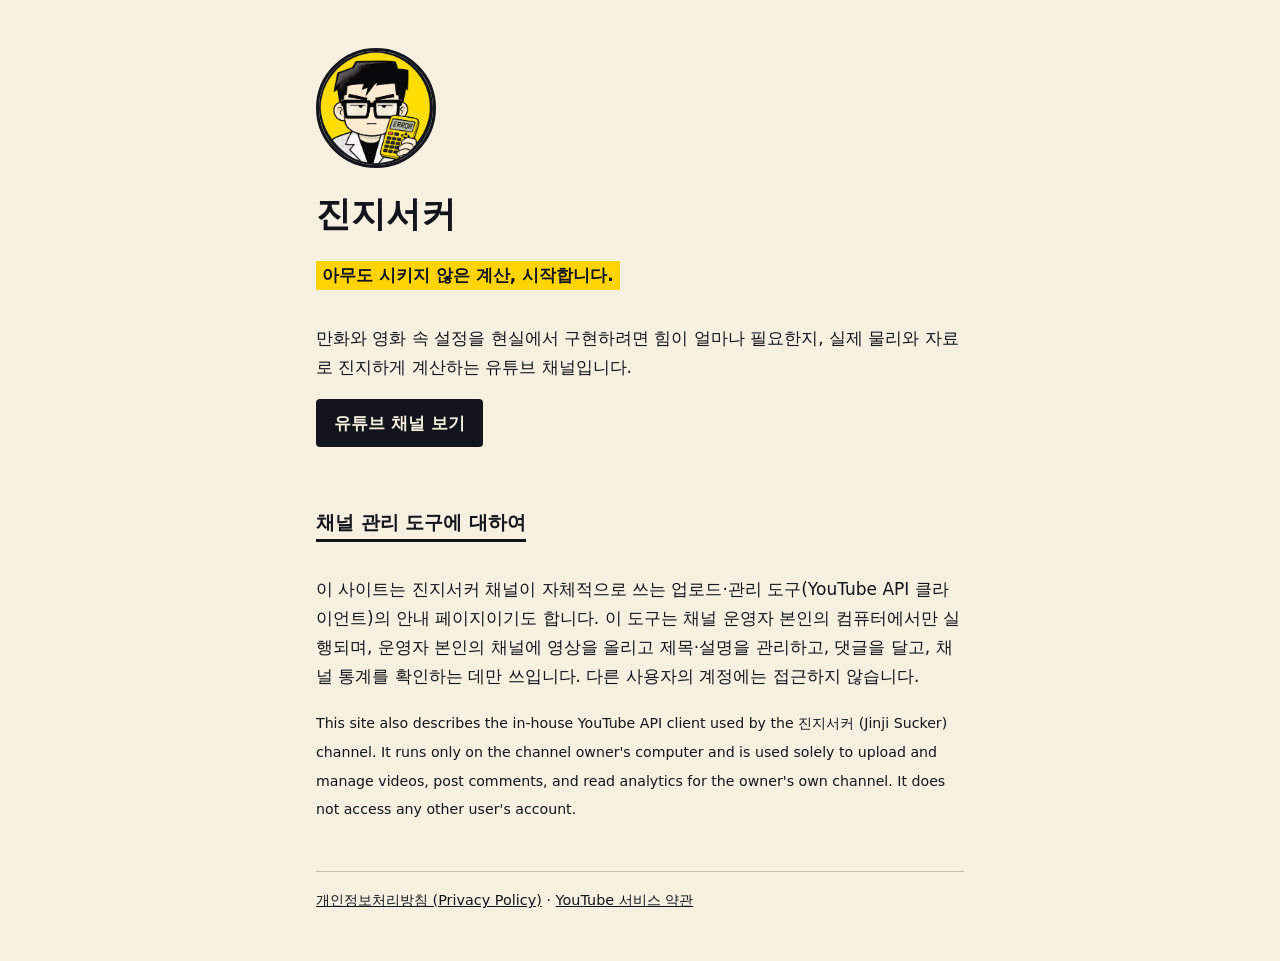
==== index.html @ 1e09c2cd "진지서커 홈페이지·개인정보처리방침 Co-Authored-By: Claude Opus 5.5 <noreply@anthropic.com>" ====
<!doctype html>
<html lang="ko">
<head>
<meta charset="utf-8">
<meta name="viewport" content="width=device-width, initial-scale=1">
<title>진지서커</title>
<meta name="description" content="만화·영화 속 설정을 현실 물리로 진지하게 계산하는 유튜브 채널">
<link rel="icon" href="icon.webp">
<link rel="stylesheet" href="style.css">
</head>
<body>
<main>
  <img class="logo" src="icon.webp" alt="진지서커 채널 아이콘" width="120" height="120">
  <h1>진지서커</h1>
  <p class="tag">아무도 시키지 않은 계산, 시작합니다.</p>
  <p>만화와 영화 속 설정을 현실에서 구현하려면 힘이 얼마나 필요한지, 실제 물리와 자료로 진지하게 계산하는 유튜브 채널입니다.</p>
  <p><a class="btn" href="https://www.youtube.com/channel/UCwEcnt9s4he1WT6Z5F1xILg">유튜브 채널 보기</a></p>

  <h2>채널 관리 도구에 대하여</h2>
  <p>이 사이트는 진지서커 채널이 자체적으로 쓰는 업로드·관리 도구(YouTube API 클라이언트)의 안내 페이지이기도 합니다.
  이 도구는 채널 운영자 본인의 컴퓨터에서만 실행되며, 운영자 본인의 채널에 영상을 올리고 제목·설명을 관리하고, 댓글을 달고, 채널 통계를 확인하는 데만 쓰입니다.
  다른 사용자의 계정에는 접근하지 않습니다.</p>
  <p lang="en"><small>This site also describes the in-house YouTube API client used by the 진지서커 (Jinji Sucker) channel. It runs only on the channel owner's computer and is used solely to upload and manage videos, post comments, and read analytics for the owner's own channel. It does not access any other user's account.</small></p>

  <footer>
    <a href="privacy.html">개인정보처리방침 (Privacy Policy)</a> ·
    <a href="https://www.youtube.com/t/terms">YouTube 서비스 약관</a>
  </footer>
</main>
</body>
</html>
---- style.css ----
:root { --ink: #12151C; --cream: #F6F0E1; --yellow: #FFD400; }
* { box-sizing: border-box; }
body { margin: 0; background: var(--cream); color: var(--ink);
  font: 17px/1.7 "Apple SD Gothic Neo", "Noto Sans KR", system-ui, sans-serif; }
main { max-width: 680px; margin: 0 auto; padding: 48px 16px; }
.logo { display: block; border-radius: 50%; border: 3px solid var(--ink); }
h1 { font-size: 2.2rem; margin: 16px 0 0; }
h2 { margin-top: 2.2em; font-size: 1.2rem; border-bottom: 3px solid var(--ink); display: inline-block; }
.tag { font-weight: 700; background: var(--yellow); display: inline-block; padding: 0 6px; }
.meta { color: #555; }
a { color: var(--ink); }
.btn { display: inline-block; background: var(--ink); color: var(--cream); padding: 10px 18px;
  text-decoration: none; font-weight: 700; border-radius: 4px; }
footer { margin-top: 48px; padding-top: 16px; border-top: 1px solid #0003; font-size: .9rem; }
hr { margin: 40px 0; border: 0; border-top: 1px solid #0003; }
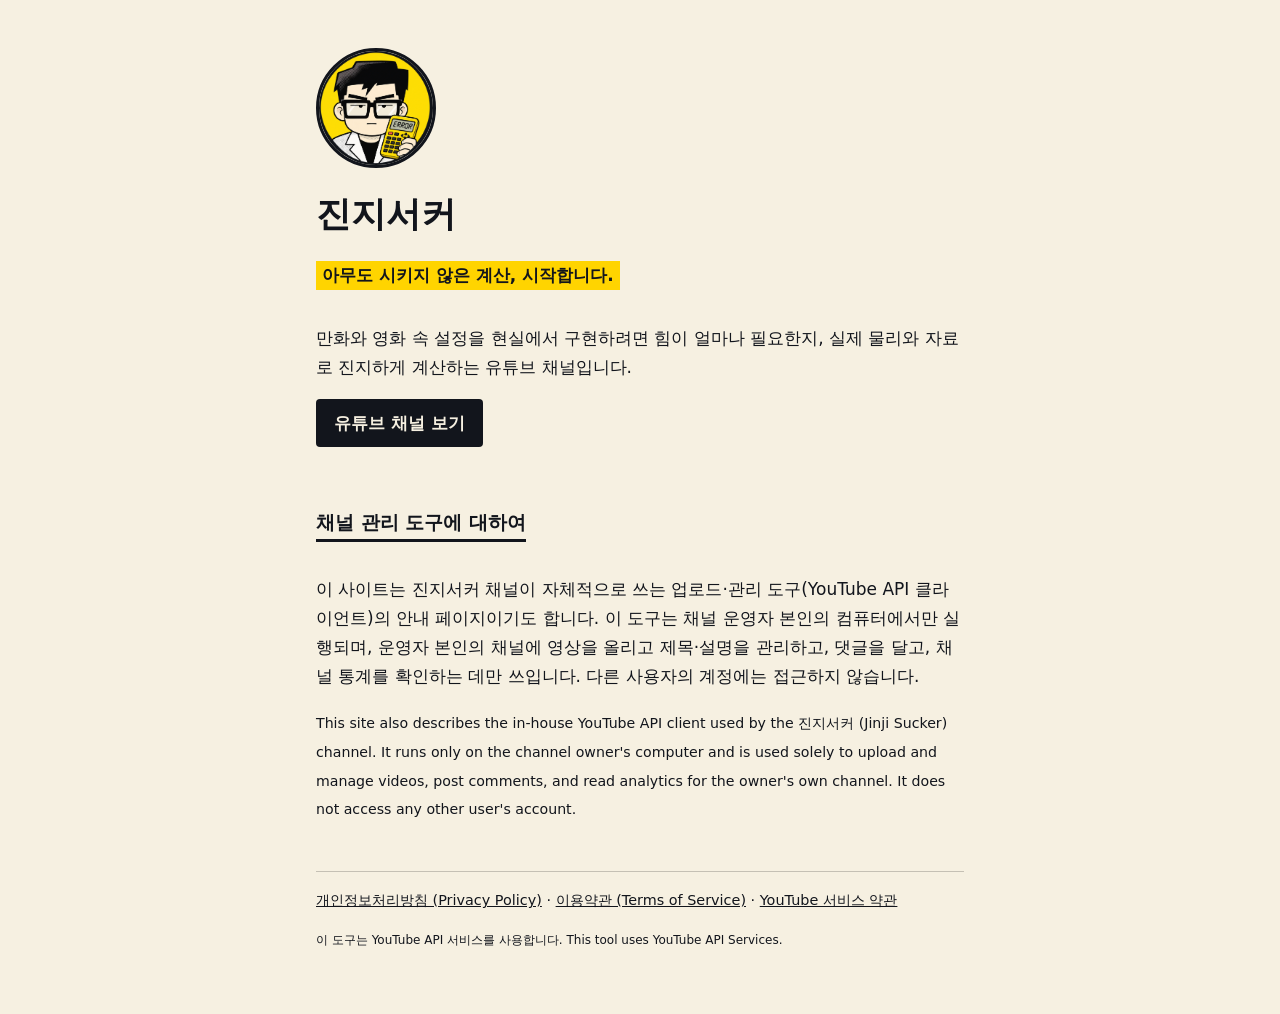
==== commit beb778d2: "이용약관 추가, 홈페이지에 약관 링크 Co-Authored-By: Claude Opus 5.5 <noreply@anthropic.com>" ====
--- a/index.html
+++ b/index.html
@@ -24,7 +24,9 @@
 
   <footer>
     <a href="privacy.html">개인정보처리방침 (Privacy Policy)</a> ·
+    <a href="terms.html">이용약관 (Terms of Service)</a> ·
     <a href="https://www.youtube.com/t/terms">YouTube 서비스 약관</a>
+    <p><small>이 도구는 YouTube API 서비스를 사용합니다. This tool uses YouTube API Services.</small></p>
   </footer>
 </main>
 </body>
